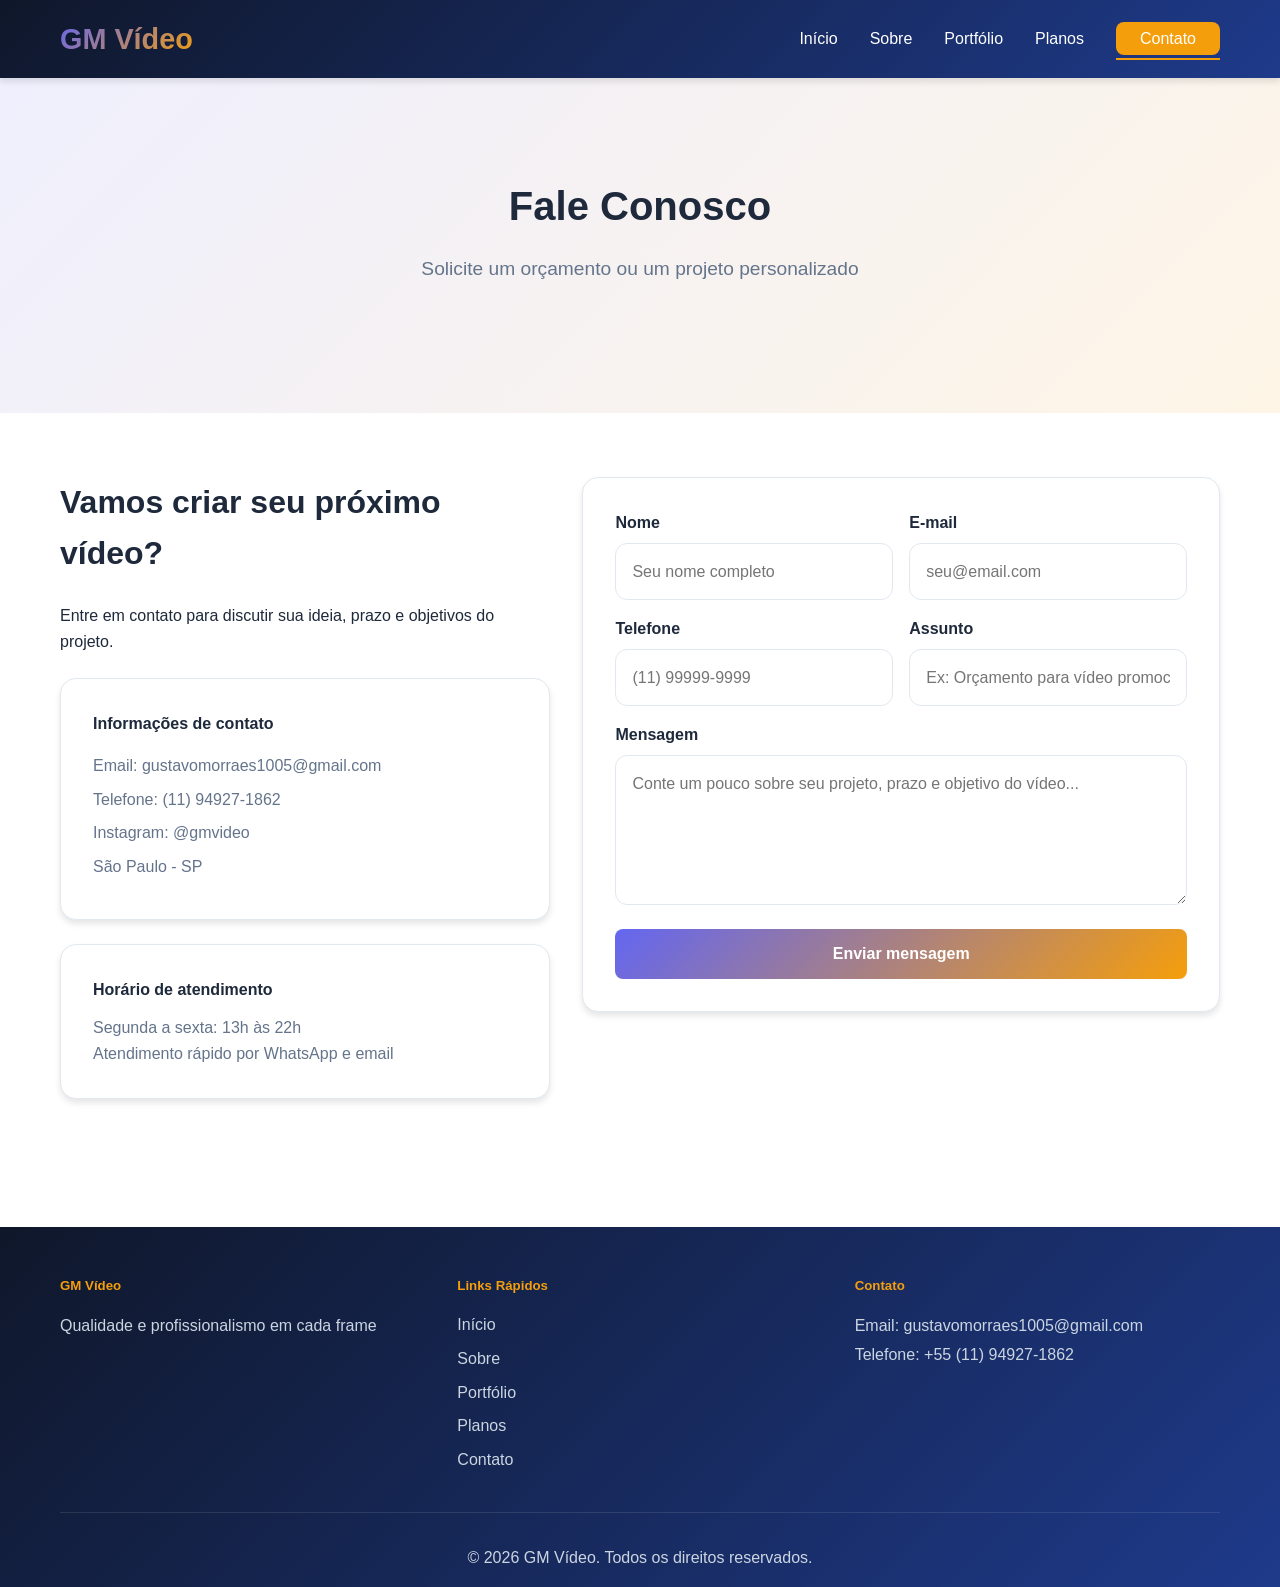
==== contato.html @ 6e827ab7 "1.0" ====
<!DOCTYPE html>
<html lang="pt-BR">
<head>
    <meta charset="UTF-8">
    <meta name="viewport" content="width=device-width, initial-scale=1.0">
    <meta name="description" content="Contato - GM Vídeo">
    <title>Contato - GM Vídeo</title>
    <link rel="stylesheet" href="styles.css">
</head>
<body>
    <header class="header">
        <nav class="navbar">
            <div class="container">
                <div class="logo">
                    <h1>GM Vídeo</h1>
                </div>
                <button class="nav-toggle" type="button" aria-label="Abrir menu" aria-expanded="false">
                    <span></span>
                    <span></span>
                    <span></span>
                </button>
                <ul class="nav-links">
                    <li><a href="index.html">Início</a></li>
                    <li><a href="sobre.html">Sobre</a></li>
                    <li><a href="trabalhos.html">Portfólio</a></li>
                    <li><a href="planos.html">Planos</a></li>
                    <li><a href="contato.html" class="btn-contact active">Contato</a></li>
                </ul>
            </div>
        </nav>
    </header>

    <main class="main-content">
        <section class="hero">
            <div class="container">
                <div class="hero-content">
                    <h2>Fale Conosco</h2>
                    <p>Solicite um orçamento ou um projeto personalizado</p>
                </div>
            </div>
        </section>

        <section class="contact-section">
            <div class="container">
                <div class="contact-layout">
                    <div class="contact-details">
                        <div class="contact-header">
                            <h3>Vamos criar seu próximo vídeo?</h3>
                            <p>Entre em contato para discutir sua ideia, prazo e objetivos do projeto.</p>
                        </div>

                        <div class="contact-card">
                            <h4>Informações de contato</h4>
                            <ul>
                                <li>Email: gustavomorraes1005@gmail.com</li>
                                <li>Telefone: (11) 94927-1862</li>
                                <li>Instagram: @gmvideo</li>
                                <li>São Paulo - SP</li>
                            </ul>
                        </div>

                        <div class="contact-card">
                            <h4>Horário de atendimento</h4>
                            <p>Segunda a sexta: 13h às 22h</p>
                            <p>Atendimento rápido por WhatsApp e email</p>
                        </div>
                    </div>

                    <form class="contact-form" method="POST" action="https://formsubmit.co/gustavomorraes1005@gmail.com">
                        <input type="hidden" name="_captcha" value="false">
                        <input type="hidden" name="_subject" value="Novo contato - GM Vídeo">
                        <input type="hidden" name="_next" value="https://example.com/obrigado.html">

                        <div class="form-row">
                            <div class="form-group">
                                <label for="nome">Nome</label>
                                <input type="text" id="nome" name="nome" placeholder="Seu nome completo" required>
                            </div>
                            <div class="form-group">
                                <label for="email">E-mail</label>
                                <input type="email" id="email" name="email" placeholder="seu@email.com" required>
                            </div>
                        </div>

                        <div class="form-row">
                            <div class="form-group">
                                <label for="telefone">Telefone</label>
                                <input type="tel" id="telefone" name="telefone" placeholder="(11) 99999-9999" required>
                            </div>
                            <div class="form-group">
                                <label for="assunto">Assunto</label>
                                <input type="text" id="assunto" name="assunto" placeholder="Ex: Orçamento para vídeo promocional" required>
                            </div>
                        </div>

                        <div class="form-group">
                            <label for="mensagem">Mensagem</label>
                            <textarea id="mensagem" name="mensagem" placeholder="Conte um pouco sobre seu projeto, prazo e objetivo do vídeo..." required></textarea>
                        </div>

                        <button type="submit" class="btn btn-primary">Enviar mensagem</button>
                    </form>
                </div>
            </div>
        </section>
    </main>

    <footer class="footer" id="contato">
        <div class="container">
            <div class="footer-content">
                <div class="footer-section">
                    <h5>GM Vídeo</h5>
                    <p>Qualidade e profissionalismo em cada frame</p>
                </div>
                <div class="footer-section">
                    <h5>Links Rápidos</h5>
                    <ul>
                        <li><a href="index.html">Início</a></li>
                        <li><a href="sobre.html">Sobre</a></li>
                        <li><a href="trabalhos.html">Portfólio</a></li>
                        <li><a href="planos.html">Planos</a></li>
                        <li><a href="contato.html">Contato</a></li>
                    </ul>
                </div>
                <div class="footer-section">
                    <h5>Contato</h5>
                    <p>Email: gustavomorraes1005@gmail.com</p>
                    <p>Telefone: +55 (11) 94927-1862</p>
                </div>
            </div>
            <div class="footer-bottom">
                <p>&copy; 2026 GM Vídeo. Todos os direitos reservados.</p>
            </div>
        </div>
    </footer>

    <script>
        const navToggle = document.querySelector('.nav-toggle');
        const navLinks = document.querySelector('.nav-links');

        if (navToggle && navLinks) {
            navToggle.addEventListener('click', () => {
                const isOpen = navLinks.classList.toggle('is-open');
                navToggle.setAttribute('aria-expanded', String(isOpen));
                navToggle.setAttribute('aria-label', isOpen ? 'Fechar menu' : 'Abrir menu');
            });

            navLinks.querySelectorAll('a').forEach((link) => {
                link.addEventListener('click', () => {
                    navLinks.classList.remove('is-open');
                    navToggle.setAttribute('aria-expanded', 'false');
                    navToggle.setAttribute('aria-label', 'Abrir menu');
                });
            });

            window.addEventListener('resize', () => {
                if (window.innerWidth > 768) {
                    navLinks.classList.remove('is-open');
                    navToggle.setAttribute('aria-expanded', 'false');
                    navToggle.setAttribute('aria-label', 'Abrir menu');
                }
            });
        }
    </script>
</body>
</html>
---- styles.css ----
/* ===== RESET E VARIÁVEIS ===== */
* {
    margin: 0;
    padding: 0;
    box-sizing: border-box;
}

:root {
    --primary-color: #6366f1;
    --secondary-color: #f59e0b;
    --dark-bg: #0f172a;
    --light-bg: #f8fafc;
    --text-dark: #1e293b;
    --text-light: #64748b;
    --border-color: #e2e8f0;
    --shadow: 0 4px 6px rgba(0, 0, 0, 0.1);
}

body {
    font-family: 'Segoe UI', Tahoma, Geneva, Verdana, sans-serif;
    line-height: 1.6;
    color: var(--text-dark);
    background-color: #fff;
    overflow-x: hidden;
}

img {
    max-width: 100%;
    display: block;
}

.container {
    max-width: 1200px;
    margin: 0 auto;
    padding: 0 20px;
}

button,
input,
textarea {
    font: inherit;
}

/* ===== HEADER E NAVEGAÇÃO ===== */
.header {
    background: linear-gradient(135deg, var(--dark-bg) 0%, #1e3a8a 100%);
    color: white;
    position: sticky;
    top: 0;
    z-index: 100;
    box-shadow: var(--shadow);
}

.navbar {
    padding: 1rem 0;
}

.navbar .container {
    display: flex;
    justify-content: space-between;
    align-items: center;
}

.logo h1 {
    font-size: 1.8rem;
    font-weight: 700;
    background: linear-gradient(135deg, #6366f1, #f59e0b);
    -webkit-background-clip: text;
    -webkit-text-fill-color: transparent;
    background-clip: text;
}

.nav-links {
    display: flex;
    list-style: none;
    gap: 2rem;
    align-items: center;
}

.nav-toggle {
    display: none;
    flex-direction: column;
    justify-content: center;
    gap: 0.3rem;
    width: 46px;
    height: 46px;
    border: 1px solid rgba(255, 255, 255, 0.3);
    border-radius: 0.65rem;
    background: rgba(255, 255, 255, 0.04);
    cursor: pointer;
    padding: 0.7rem 0.6rem;
    transition: all 0.25s ease;
}

.nav-toggle:hover {
    background: rgba(255, 255, 255, 0.08);
    border-color: rgba(255, 255, 255, 0.5);
}

.nav-toggle span {
    display: block;
    width: 100%;
    height: 2px;
    background: white;
    border-radius: 999px;
}

.nav-links a {
    color: white;
    text-decoration: none;
    transition: all 0.3s ease;
    font-weight: 500;
    position: relative;
}

.nav-links a:hover,
.nav-links a.active {
    color: var(--secondary-color);
}

.nav-links a.active::after {
    content: '';
    position: absolute;
    bottom: -5px;
    left: 0;
    width: 100%;
    height: 2px;
    background: var(--secondary-color);
}

.btn-contact {
    background: var(--secondary-color);
    color: white !important;
    padding: 0.5rem 1.5rem;
    border-radius: 0.5rem;
    transition: all 0.3s ease;
}

.btn-contact:hover {
    background: #d97706;
    transform: translateY(-2px);
}

/* ===== HERO SECTION ===== */
.hero {
    background: linear-gradient(135deg, rgba(99, 102, 241, 0.1) 0%, rgba(245, 158, 11, 0.1) 100%);
    padding: 6rem 0;
    text-align: center;
}

.hero-content h2 {
    font-size: 2.5rem;
    margin-bottom: 1rem;
    color: var(--text-dark);
    font-weight: 700;
}

.hero-content p {
    font-size: 1.2rem;
    color: var(--text-light);
    margin-bottom: 2rem;
}

/* ===== BOTÕES ===== */
.btn {
    display: inline-block;
    padding: 0.75rem 2rem;
    border-radius: 0.5rem;
    text-decoration: none;
    font-weight: 600;
    transition: all 0.3s ease;
    border: none;
    cursor: pointer;
    font-size: 1rem;
}

.btn-primary {
    background: linear-gradient(135deg, var(--primary-color), var(--secondary-color));
    color: white;
}

.btn-primary:hover {
    transform: translateY(-3px);
    box-shadow: 0 10px 20px rgba(99, 102, 241, 0.3);
}

.btn-secondary {
    background: white;
    color: var(--primary-color);
    border: 2px solid var(--primary-color);
}

.btn-secondary:hover {
    background: var(--primary-color);
    color: white;
}

/* ===== SECTION TITLES ===== */
section h3 {
    font-size: 2rem;
    text-align: center;
    margin-bottom: 3rem;
    color: var(--text-dark);
}

/* ===== SERVIÇOS ===== */
.services {
    padding: 4rem 0;
    background: var(--light-bg);
}

.services-grid {
    display: grid;
    grid-template-columns: repeat(auto-fit, minmax(280px, 1fr));
    gap: 2rem;
}

.service-card {
    background: white;
    padding: 2rem;
    border-radius: 0.75rem;
    box-shadow: var(--shadow);
    transition: all 0.3s ease;
    text-align: center;
}

.service-card:hover {
    transform: translateY(-5px);
    box-shadow: 0 10px 25px rgba(0, 0, 0, 0.15);
}

.service-card h4 {
    color: var(--primary-color);
    margin-bottom: 1rem;
    font-size: 1.3rem;
}

.service-card p {
    color: var(--text-light);
}

/* ===== PREÇOS ===== */
.pricing {
    padding: 4rem 0;
}

.pricing-grid {
    display: grid;
    grid-template-columns: repeat(auto-fit, minmax(280px, 1fr));
    gap: 2rem;
}

.pricing-card {
    background: white;
    border: 2px solid var(--border-color);
    padding: 2.5rem;
    border-radius: 0.75rem;
    transition: all 0.3s ease;
    display: flex;
    flex-direction: column;
}

.pricing-card.featured {
    border-color: var(--primary-color);
    box-shadow: 0 10px 30px rgba(99, 102, 241, 0.2);
    transform: scale(1.05);
}

.pricing-card:hover {
    transform: translateY(-5px);
    box-shadow: var(--shadow);
}

.pricing-card.featured:hover {
    transform: scale(1.05) translateY(-5px);
}

.pricing-card h4 {
    color: var(--text-dark);
    font-size: 1.5rem;
    margin-bottom: 1rem;
}

.price {
    font-size: 2.5rem;
    color: var(--primary-color);
    font-weight: 700;
    margin-bottom: 0.5rem;
}

.period {
    color: var(--text-light);
    margin-bottom: 1.5rem;
    font-size: 0.9rem;
}

.features {
    list-style: none;
    margin-bottom: 2rem;
    flex-grow: 1;
}

.features li {
    padding: 0.7rem 0;
    color: var(--text-light);
    border-bottom: 1px solid var(--border-color);
}

.features li:last-child {
    border-bottom: none;
}

.pricing-card .btn {
    width: 100%;
    text-align: center;
}

/* ===== PORTFÓLIO ===== */
.portfolio {
    padding: 4rem 0;
    background: var(--light-bg);
}

.portfolio-grid {
    display: grid;
    grid-template-columns: repeat(auto-fill, minmax(300px, 1fr));
    gap: 2rem;
}

.portfolio-card {
    background: white;
    border-radius: 0.75rem;
    overflow: hidden;
    box-shadow: var(--shadow);
    transition: all 0.3s ease;
}

.portfolio-card:hover {
    transform: translateY(-5px);
    box-shadow: 0 15px 30px rgba(0, 0, 0, 0.2);
}

.portfolio-image {
    position: relative;
    overflow: hidden;
    aspect-ratio: 16 / 9;
    background: linear-gradient(135deg, var(--primary-color), var(--secondary-color));
}

.video-thumb {
    width: 100%;
    height: 100%;
    display: block;
    object-fit: cover;
    transition: transform 0.3s ease;
}

.portfolio-card:hover .video-thumb {
    transform: scale(1.03);
}

.overlay {
    position: absolute;
    top: 0;
    left: 0;
    width: 100%;
    height: 100%;
    background: rgba(0, 0, 0, 0.5);
    display: flex;
    align-items: center;
    justify-content: center;
    opacity: 0;
    transition: opacity 0.3s ease;
}

.portfolio-card:hover .overlay {
    opacity: 1;
}

.play-btn {
    width: 60px;
    height: 60px;
    background: var(--secondary-color);
    border-radius: 50%;
    display: flex;
    align-items: center;
    justify-content: center;
    color: white;
    font-size: 1.5rem;
    text-decoration: none;
    transition: all 0.3s ease;
}

.play-btn:hover {
    background: #d97706;
    transform: scale(1.1);
}

.portfolio-info {
    padding: 1.5rem;
}

.portfolio-info h4 {
    color: var(--text-dark);
    margin-bottom: 0.5rem;
}

.portfolio-info p {
    color: var(--text-light);
    font-size: 0.9rem;
}

/* ===== FOOTER ===== */
.footer {
    background: linear-gradient(135deg, var(--dark-bg) 0%, #1e3a8a 100%);
    color: white;
    padding: 3rem 0 1rem;
    margin-top: 4rem;
}

.footer-content {
    display: grid;
    grid-template-columns: repeat(auto-fit, minmax(250px, 1fr));
    gap: 2rem;
    margin-bottom: 2rem;
}

.footer-section h5 {
    margin-bottom: 1rem;
    color: var(--secondary-color);
}

.footer-section ul {
    list-style: none;
}

.footer-section ul li {
    margin-bottom: 0.5rem;
}

.footer-section a {
    color: #cbd5e1;
    text-decoration: none;
    transition: color 0.3s ease;
}

.footer-section a:hover {
    color: var(--secondary-color);
}

.footer-section p {
    color: #cbd5e1;
    line-height: 1.8;
}

.footer-bottom {
    text-align: center;
    padding-top: 2rem;
    border-top: 1px solid rgba(255, 255, 255, 0.1);
    color: #cbd5e1;
}

/* ===== SOBRE ===== */
.about-section,
.contact-section {
    padding: 4rem 0;
}

.about-story {
    display: grid;
    grid-template-columns: 1.3fr 1fr;
    gap: 2rem;
    align-items: center;
}

.story-text h3,
.contact-header h3 {
    text-align: left;
    margin-bottom: 1.5rem;
}

.story-text p {
    color: var(--text-light);
    margin-bottom: 1rem;
    font-size: 1.05rem;
}

.highlight-box {
    background: linear-gradient(135deg, rgba(99, 102, 241, 0.08), rgba(245, 158, 11, 0.08));
    border: 1px solid var(--border-color);
    border-radius: 1rem;
    padding: 2rem;
    box-shadow: var(--shadow);
}

.highlight-box h4 {
    margin-bottom: 0.75rem;
    color: var(--primary-color);
}

.highlight-box p {
    color: var(--text-light);
}

.about-grid,
.stats-grid,
.process-grid {
    display: grid;
    grid-template-columns: repeat(auto-fit, minmax(220px, 1fr));
    gap: 2rem;
    margin-top: 2rem;
}

.about-card,
.stat-item,
.process-step,
.contact-card {
    background: white;
    border: 1px solid var(--border-color);
    border-radius: 1rem;
    padding: 2rem;
    box-shadow: var(--shadow);
}

.about-card h4,
.stat-item h4,
.process-step h4,
.contact-card h4 {
    color: var(--text-dark);
    margin-bottom: 0.75rem;
}

.about-card p,
.stat-item p,
.process-step p,
.contact-card p,
.contact-card li {
    color: var(--text-light);
}

.stat-item {
    text-align: center;
}

.stat-value {
    font-size: 2.2rem;
    font-weight: 700;
    color: var(--primary-color);
    margin-bottom: 0.5rem;
}

.process-step {
    position: relative;
}

.step-number {
    display: inline-flex;
    width: 40px;
    height: 40px;
    align-items: center;
    justify-content: center;
    border-radius: 50%;
    background: linear-gradient(135deg, var(--primary-color), var(--secondary-color));
    color: white;
    font-weight: 700;
    margin-bottom: 1rem;
}

/* ===== CONTATO ===== */
.contact-layout {
    display: grid;
    grid-template-columns: 1fr 1.3fr;
    gap: 2rem;
    align-items: start;
}

.contact-details {
    display: grid;
    gap: 1.5rem;
}

.contact-card ul {
    list-style: none;
    margin-top: 1rem;
}

.contact-card li {
    margin-bottom: 0.5rem;
}

.contact-form {
    background: white;
    border: 1px solid var(--border-color);
    border-radius: 1rem;
    box-shadow: var(--shadow);
    padding: 2rem;
}

.form-row {
    display: grid;
    grid-template-columns: repeat(2, minmax(0, 1fr));
    gap: 1rem;
}

.form-group {
    margin-bottom: 1rem;
}

.form-group label {
    display: block;
    margin-bottom: 0.5rem;
    font-weight: 600;
    color: var(--text-dark);
}

.form-group input,
.form-group textarea {
    width: 100%;
    padding: 0.9rem 1rem;
    border: 1px solid var(--border-color);
    border-radius: 0.75rem;
    font: inherit;
    background: #fff;
    color: var(--text-dark);
}

.form-group input:focus,
.form-group textarea:focus {
    outline: 2px solid rgba(99, 102, 241, 0.2);
    border-color: var(--primary-color);
}

.form-group textarea {
    min-height: 150px;
    resize: vertical;
}

.contact-form .btn {
    width: 100%;
}

/* ===== RESPONSIVIDADE ===== */
@media (max-width: 768px) {
    html {
        scroll-behavior: smooth;
    }

    .nav-toggle {
        display: flex;
    }

    .navbar .container {
        position: relative;
        display: flex;
        align-items: center;
        justify-content: space-between;
        gap: 1rem;
    }

    .nav-links {
        position: absolute;
        top: calc(100% + 0.75rem);
        left: 0;
        right: 0;
        flex-direction: column;
        align-items: stretch;
        gap: 0.5rem;
        background: rgba(15, 23, 42, 0.98);
        padding: 1rem;
        border-radius: 0.75rem;
        box-shadow: 0 12px 24px rgba(15, 23, 42, 0.25);
        opacity: 0;
        visibility: hidden;
        pointer-events: none;
        transform: translateY(-10px);
        transition: all 0.25s ease;
    }

    .nav-links.is-open {
        opacity: 1;
        visibility: visible;
        pointer-events: auto;
        transform: translateY(0);
    }

    .nav-links a {
        display: block;
        width: 100%;
        padding: 0.7rem 0.8rem;
        border-radius: 0.5rem;
        font-size: 0.98rem;
    }

    .nav-links a:hover,
    .nav-links a.active {
        background: rgba(255, 255, 255, 0.06);
    }

    .nav-links a.active::after {
        display: none;
    }

    .logo h1 {
        font-size: 1.4rem;
    }

    .hero-content h2 {
        font-size: 1.8rem;
    }

    .hero-content p {
        font-size: 1rem;
    }

    .pricing-card.featured {
        transform: scale(1);
    }

    .pricing-card.featured:hover {
        transform: translateY(-5px);
    }

    .about-story,
    .contact-layout {
        grid-template-columns: 1fr;
    }

    .form-row {
        grid-template-columns: 1fr;
    }

    section h3 {
        font-size: 1.5rem;
    }
}

@media (max-width: 480px) {
    .container {
        padding: 0 16px;
    }

    .navbar .container {
        padding-top: 0.5rem;
        padding-bottom: 0.5rem;
    }

    .hero {
        padding: 3rem 0;
    }

    .hero-content h2 {
        font-size: 1.5rem;
    }

    .service-card,
    .pricing-card,
    .contact-form,
    .about-card,
    .stat-item,
    .process-step,
    .contact-card {
        padding: 1.25rem;
    }

    .btn {
        width: 100%;
        text-align: center;
        min-height: 48px;
        display: inline-flex;
        align-items: center;
        justify-content: center;
    }

    .form-group input,
    .form-group textarea {
        min-height: 48px;
        padding: 0.9rem 0.85rem;
    }

    .contact-card ul,
    .footer-section ul {
        line-height: 1.8;
    }
}
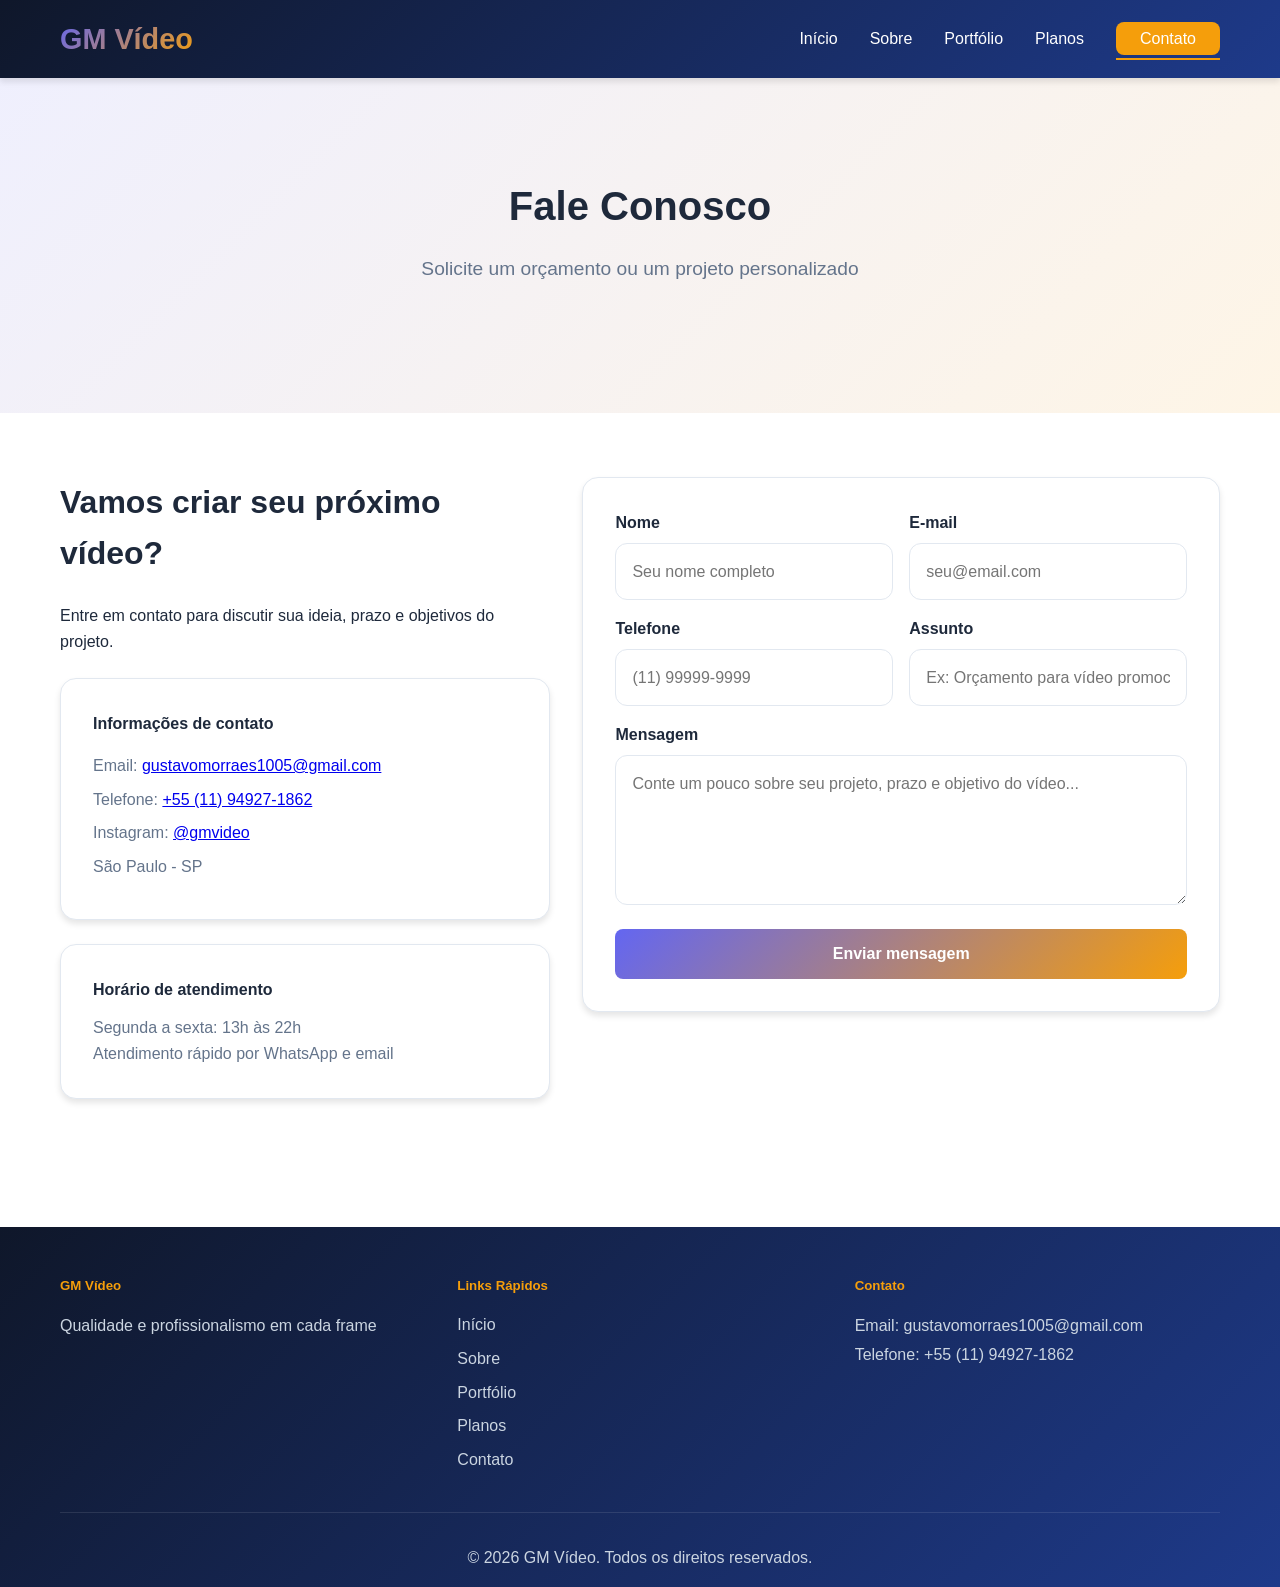
==== commit d41b5b5d: "atualização de formulários" ====
--- a/contato.html
+++ b/contato.html
@@ -52,9 +52,9 @@
                         <div class="contact-card">
                             <h4>Informações de contato</h4>
                             <ul>
-                                <li>Email: gustavomorraes1005@gmail.com</li>
-                                <li>Telefone: (11) 94927-1862</li>
-                                <li>Instagram: @gmvideo</li>
+                                <li>Email: <a href="mailto:gustavomorraes1005@gmail.com">gustavomorraes1005@gmail.com</a></li>
+                                <li>Telefone: <a href="tel:+5511949271862">+55 (11) 94927-1862</a></li>
+                                <li>Instagram: <a href="https://instagram.com/gmvideo" target="_blank" rel="noopener noreferrer">@gmvideo</a></li>
                                 <li>São Paulo - SP</li>
                             </ul>
                         </div>
@@ -69,7 +69,7 @@
                     <form class="contact-form" method="POST" action="https://formsubmit.co/gustavomorraes1005@gmail.com">
                         <input type="hidden" name="_captcha" value="false">
                         <input type="hidden" name="_subject" value="Novo contato - GM Vídeo">
-                        <input type="hidden" name="_next" value="https://example.com/obrigado.html">
+                        <input type="hidden" name="_next" value="">
 
                         <div class="form-row">
                             <div class="form-group">
@@ -161,6 +161,20 @@
                 }
             });
         }
+
+        const contactForm = document.querySelector('.contact-form');
+        const nextField = contactForm?.querySelector('[name="_next"]');
+
+        if (contactForm && nextField) {
+            contactForm.addEventListener('submit', () => {
+                if (window.location.protocol === 'file:') {
+                    nextField.removeAttribute('name');
+                    return;
+                }
+
+                nextField.value = new URL('obrigado.html', window.location.href).href;
+            });
+        }
     </script>
 </body>
 </html>
--- a/styles.css
+++ b/styles.css
@@ -377,6 +377,10 @@
     opacity: 1;
 }
 
+.portfolio-card:focus-within .overlay {
+    opacity: 1;
+}
+
 .play-btn {
     width: 60px;
     height: 60px;
@@ -643,6 +647,10 @@
 @media (max-width: 768px) {
     html {
         scroll-behavior: smooth;
+    }
+
+    .portfolio-card .overlay {
+        opacity: 1;
     }
 
     .nav-toggle {
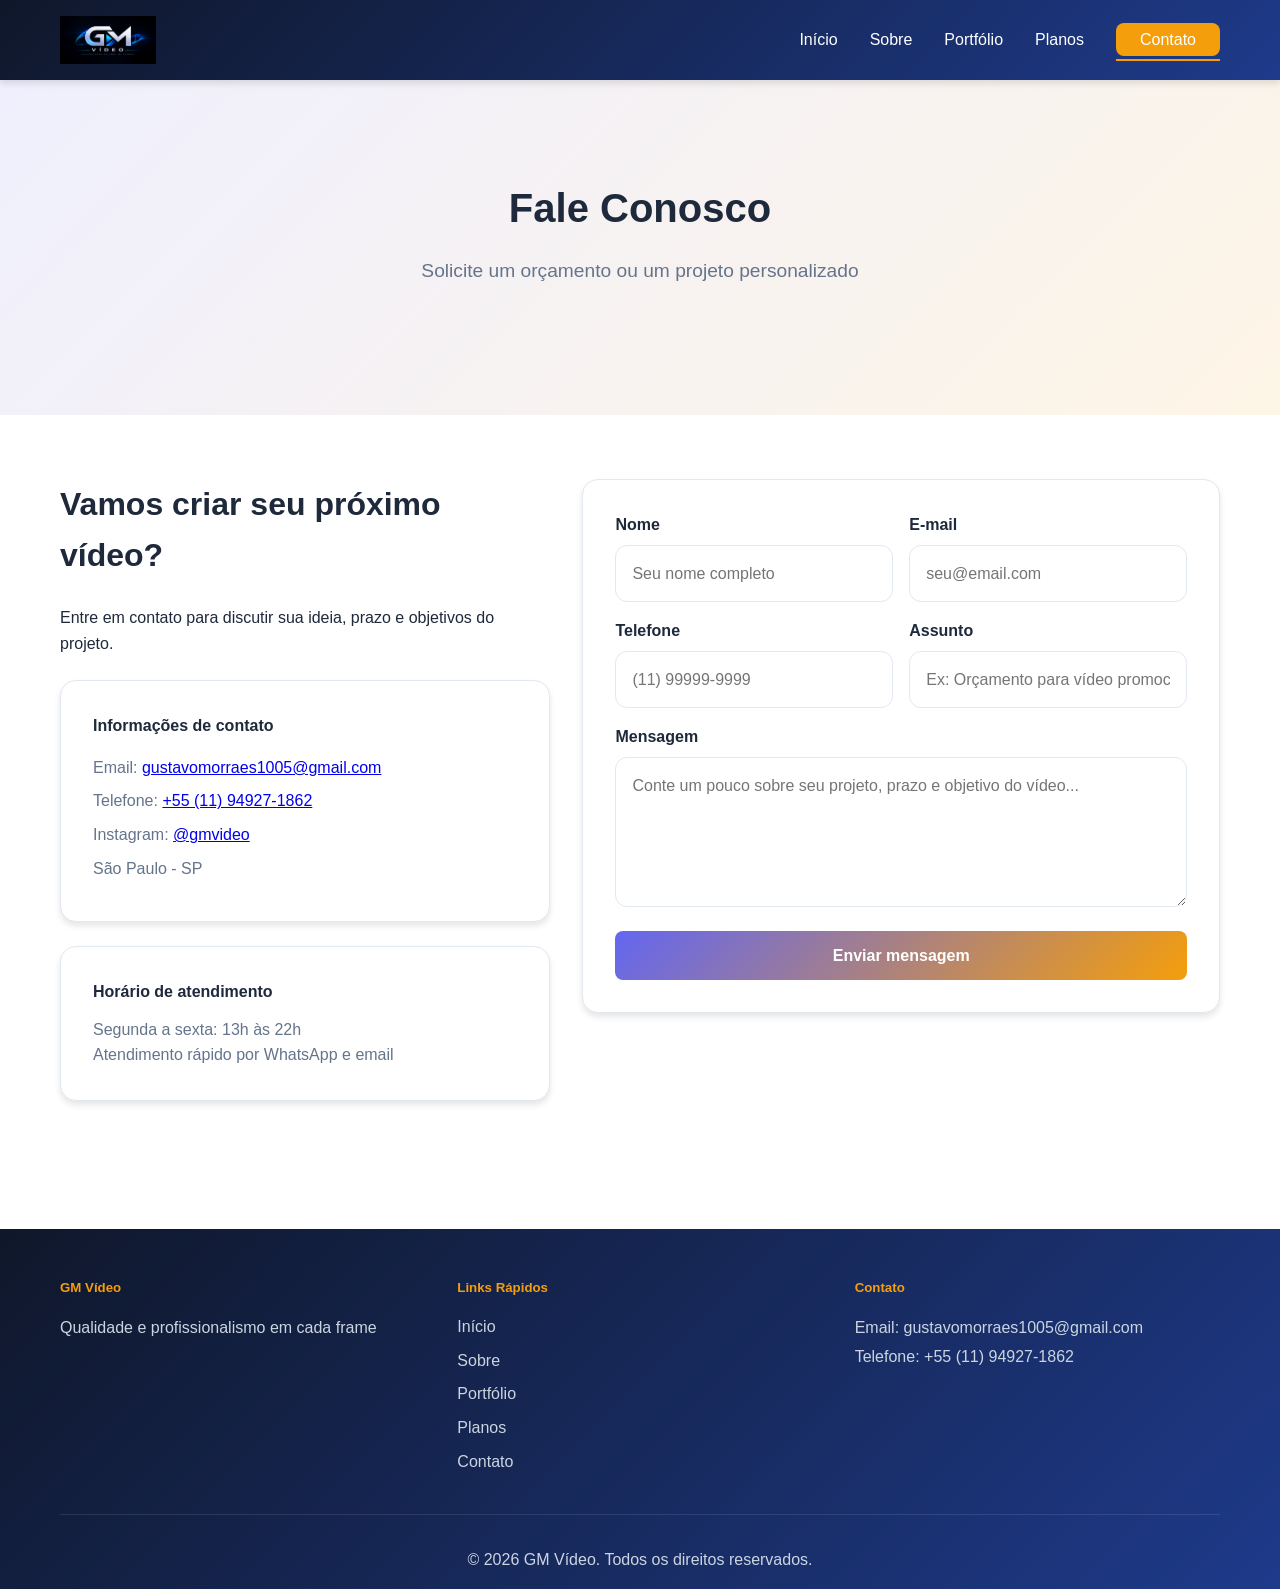
==== commit 77713cdf: "atualização da logo" ====
--- a/contato.html
+++ b/contato.html
@@ -12,7 +12,7 @@
         <nav class="navbar">
             <div class="container">
                 <div class="logo">
-                    <h1>GM Vídeo</h1>
+                    <img src="img/logo.png" alt="GM Vídeo">
                 </div>
                 <button class="nav-toggle" type="button" aria-label="Abrir menu" aria-expanded="false">
                     <span></span>
--- a/styles.css
+++ b/styles.css
@@ -61,13 +61,10 @@
     align-items: center;
 }
 
-.logo h1 {
-    font-size: 1.8rem;
-    font-weight: 700;
-    background: linear-gradient(135deg, #6366f1, #f59e0b);
-    -webkit-background-clip: text;
-    -webkit-text-fill-color: transparent;
-    background-clip: text;
+.logo img {
+    width: auto;
+    height: 48px;
+    object-fit: contain;
 }
 
 .nav-links {
@@ -708,8 +705,8 @@
         display: none;
     }
 
-    .logo h1 {
-        font-size: 1.4rem;
+    .logo img {
+        height: 40px;
     }
 
     .hero-content h2 {
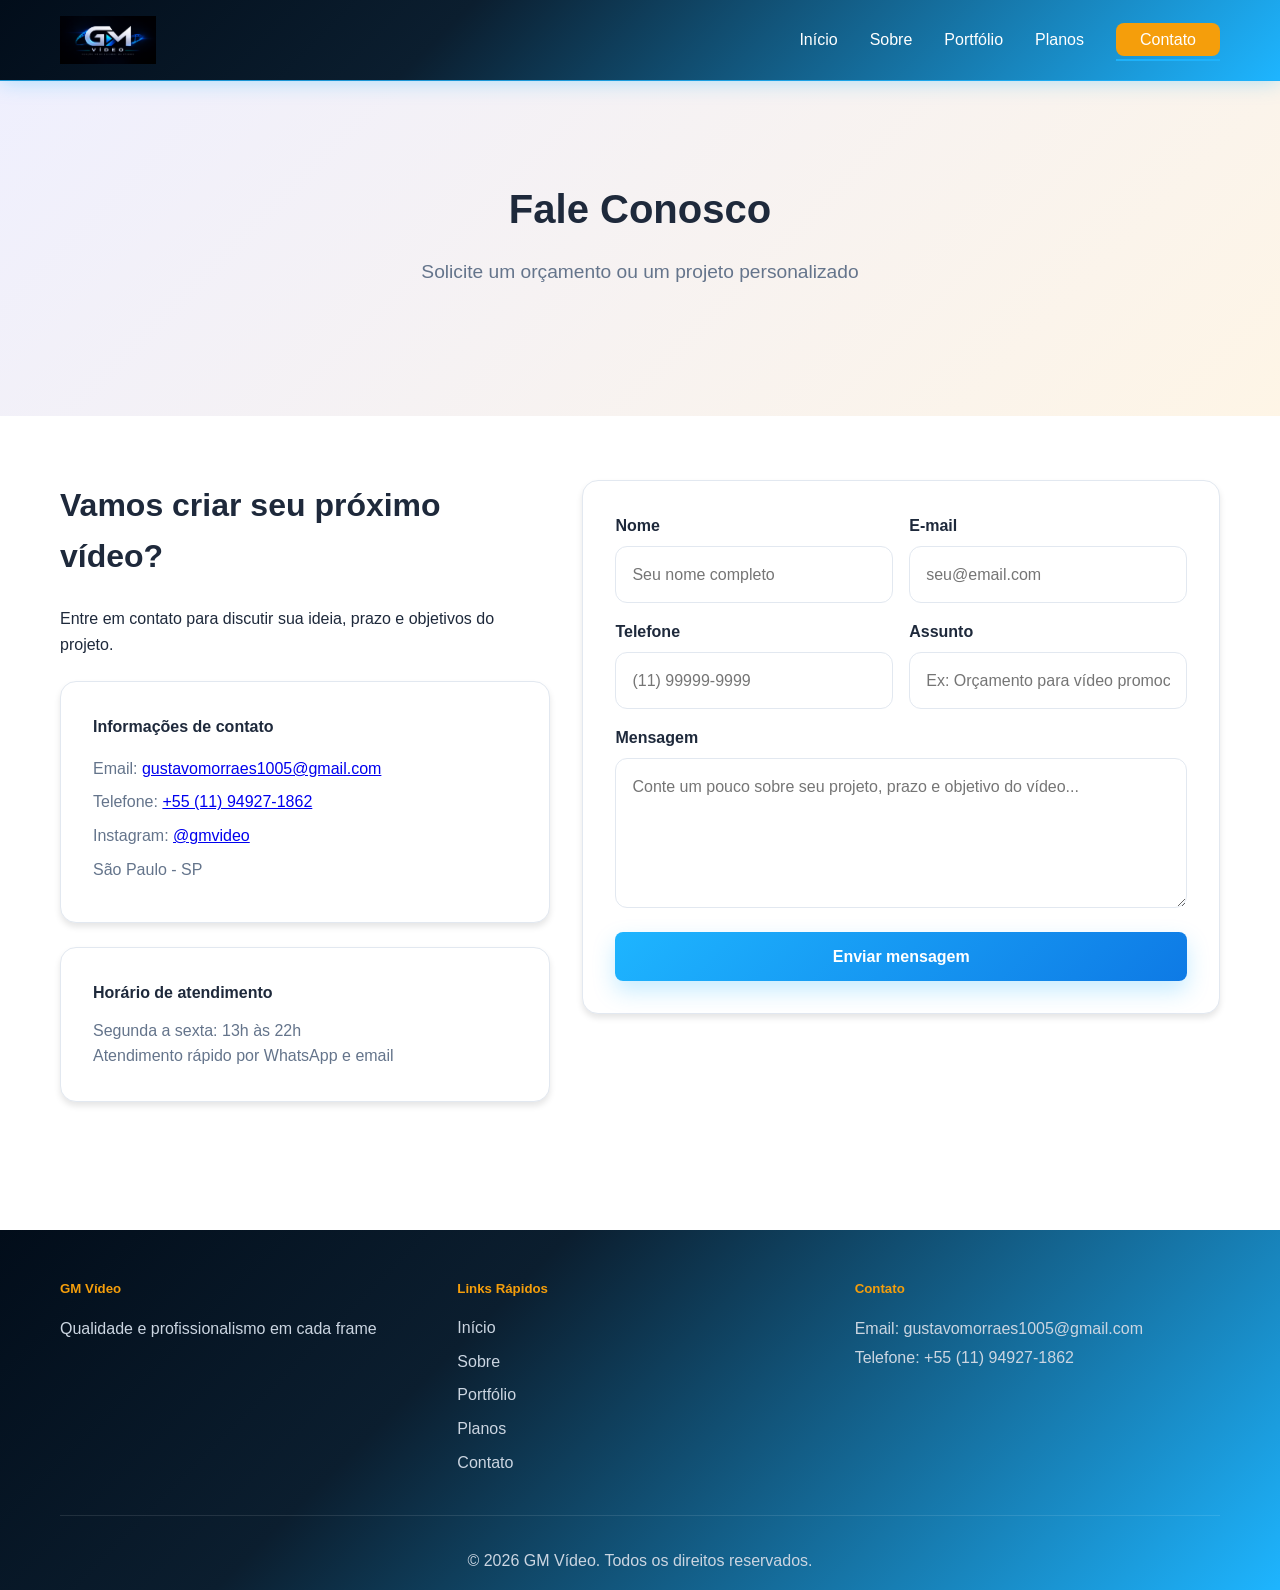
==== commit 38e8d914: "favicon" ====
--- a/contato.html
+++ b/contato.html
@@ -5,6 +5,7 @@
     <meta name="viewport" content="width=device-width, initial-scale=1.0">
     <meta name="description" content="Contato - GM Vídeo">
     <title>Contato - GM Vídeo</title>
+    <link rel="icon" type="image/png" href="img/logo.png">
     <link rel="stylesheet" href="styles.css">
 </head>
 <body>
--- a/styles.css
+++ b/styles.css
@@ -6,14 +6,23 @@
 }
 
 :root {
-    --primary-color: #6366f1;
-    --secondary-color: #f59e0b;
-    --dark-bg: #0f172a;
+    --primary-rgb: 30, 181, 255;
+    --secondary-rgb: 245, 158, 11;
+    --primary-color: rgb(var(--primary-rgb));
+    --primary-color-strong: #0e7ae5;
+    --secondary-color: rgb(var(--secondary-rgb));
+    --dark-bg: #020d1a;
+    --dark-bg-2: #0b1e2f;
     --light-bg: #f8fafc;
+    --surface: #ffffff;
+    --surface-soft: rgba(var(--primary-rgb), 0.12);
     --text-dark: #1e293b;
     --text-light: #64748b;
+    --text-soft: #cbd5e1;
     --border-color: #e2e8f0;
     --shadow: 0 4px 6px rgba(0, 0, 0, 0.1);
+    --brand-gradient: linear-gradient(135deg, var(--dark-bg) 0%, var(--dark-bg-2) 35%, var(--primary-color) 100%);
+    --primary-gradient: linear-gradient(135deg, var(--primary-color), var(--primary-color-strong));
 }
 
 body {
@@ -43,12 +52,13 @@
 
 /* ===== HEADER E NAVEGAÇÃO ===== */
 .header {
-    background: linear-gradient(135deg, var(--dark-bg) 0%, #1e3a8a 100%);
+    background: var(--brand-gradient);
     color: white;
     position: sticky;
     top: 0;
     z-index: 100;
-    box-shadow: var(--shadow);
+    box-shadow: 0 0 20px rgba(var(--primary-rgb), 0.35);
+    border-bottom: 1px solid rgba(var(--primary-rgb), 0.8);
 }
 
 .navbar {
@@ -112,7 +122,7 @@
 
 .nav-links a:hover,
 .nav-links a.active {
-    color: var(--secondary-color);
+    color: var(--text-soft);
 }
 
 .nav-links a.active::after {
@@ -122,7 +132,7 @@
     left: 0;
     width: 100%;
     height: 2px;
-    background: var(--secondary-color);
+    background: rgba(var(--primary-rgb), 0.9);
 }
 
 .btn-contact {
@@ -156,6 +166,13 @@
     font-size: 1.2rem;
     color: var(--text-light);
     margin-bottom: 2rem;
+}
+
+.hero-actions {
+    display: flex;
+    justify-content: center;
+    gap: 1rem;
+    flex-wrap: wrap;
 }
 
 /* ===== BOTÕES ===== */
@@ -172,24 +189,27 @@
 }
 
 .btn-primary {
-    background: linear-gradient(135deg, var(--primary-color), var(--secondary-color));
+    background: var(--primary-gradient);
     color: white;
+    box-shadow: 0 10px 22px rgba(var(--primary-rgb), 0.25);
 }
 
 .btn-primary:hover {
     transform: translateY(-3px);
-    box-shadow: 0 10px 20px rgba(99, 102, 241, 0.3);
+    box-shadow: 0 14px 28px rgba(var(--primary-rgb), 0.3);
 }
 
 .btn-secondary {
-    background: white;
+    background: rgba(255, 255, 255, 0.9);
     color: var(--primary-color);
-    border: 2px solid var(--primary-color);
+    border: 2px solid rgba(var(--primary-rgb), 0.5);
+    box-shadow: 0 8px 18px rgba(15, 23, 42, 0.08);
 }
 
 .btn-secondary:hover {
     background: var(--primary-color);
     color: white;
+    border-color: var(--primary-color);
 }
 
 /* ===== SECTION TITLES ===== */
@@ -259,7 +279,7 @@
 
 .pricing-card.featured {
     border-color: var(--primary-color);
-    box-shadow: 0 10px 30px rgba(99, 102, 241, 0.2);
+    box-shadow: 0 10px 30px rgba(var(--primary-rgb), 0.22);
     transform: scale(1.05);
 }
 
@@ -309,6 +329,15 @@
 
 .pricing-card .btn {
     width: 100%;
+    text-align: center;
+}
+
+.pricing-note {
+    max-width: 900px;
+    margin: 2rem auto 0;
+    color: var(--text-light);
+    font-size: 0.9rem;
+    line-height: 1.6;
     text-align: center;
 }
 
@@ -413,7 +442,7 @@
 
 /* ===== FOOTER ===== */
 .footer {
-    background: linear-gradient(135deg, var(--dark-bg) 0%, #1e3a8a 100%);
+    background: var(--brand-gradient);
     color: white;
     padding: 3rem 0 1rem;
     margin-top: 4rem;
@@ -487,8 +516,8 @@
 }
 
 .highlight-box {
-    background: linear-gradient(135deg, rgba(99, 102, 241, 0.08), rgba(245, 158, 11, 0.08));
-    border: 1px solid var(--border-color);
+    background: linear-gradient(135deg, rgba(var(--primary-rgb), 0.12), rgba(var(--secondary-rgb), 0.08));
+    border: 1px solid rgba(var(--primary-rgb), 0.2);
     border-radius: 1rem;
     padding: 2rem;
     box-shadow: var(--shadow);
@@ -627,7 +656,7 @@
 
 .form-group input:focus,
 .form-group textarea:focus {
-    outline: 2px solid rgba(99, 102, 241, 0.2);
+    outline: 2px solid rgba(var(--primary-rgb), 0.2);
     border-color: var(--primary-color);
 }
 
@@ -717,6 +746,16 @@
         font-size: 1rem;
     }
 
+    .hero-actions {
+        flex-direction: column;
+        align-items: stretch;
+    }
+
+    .btn {
+        width: 100%;
+        text-align: center;
+    }
+
     .pricing-card.featured {
         transform: scale(1);
     }
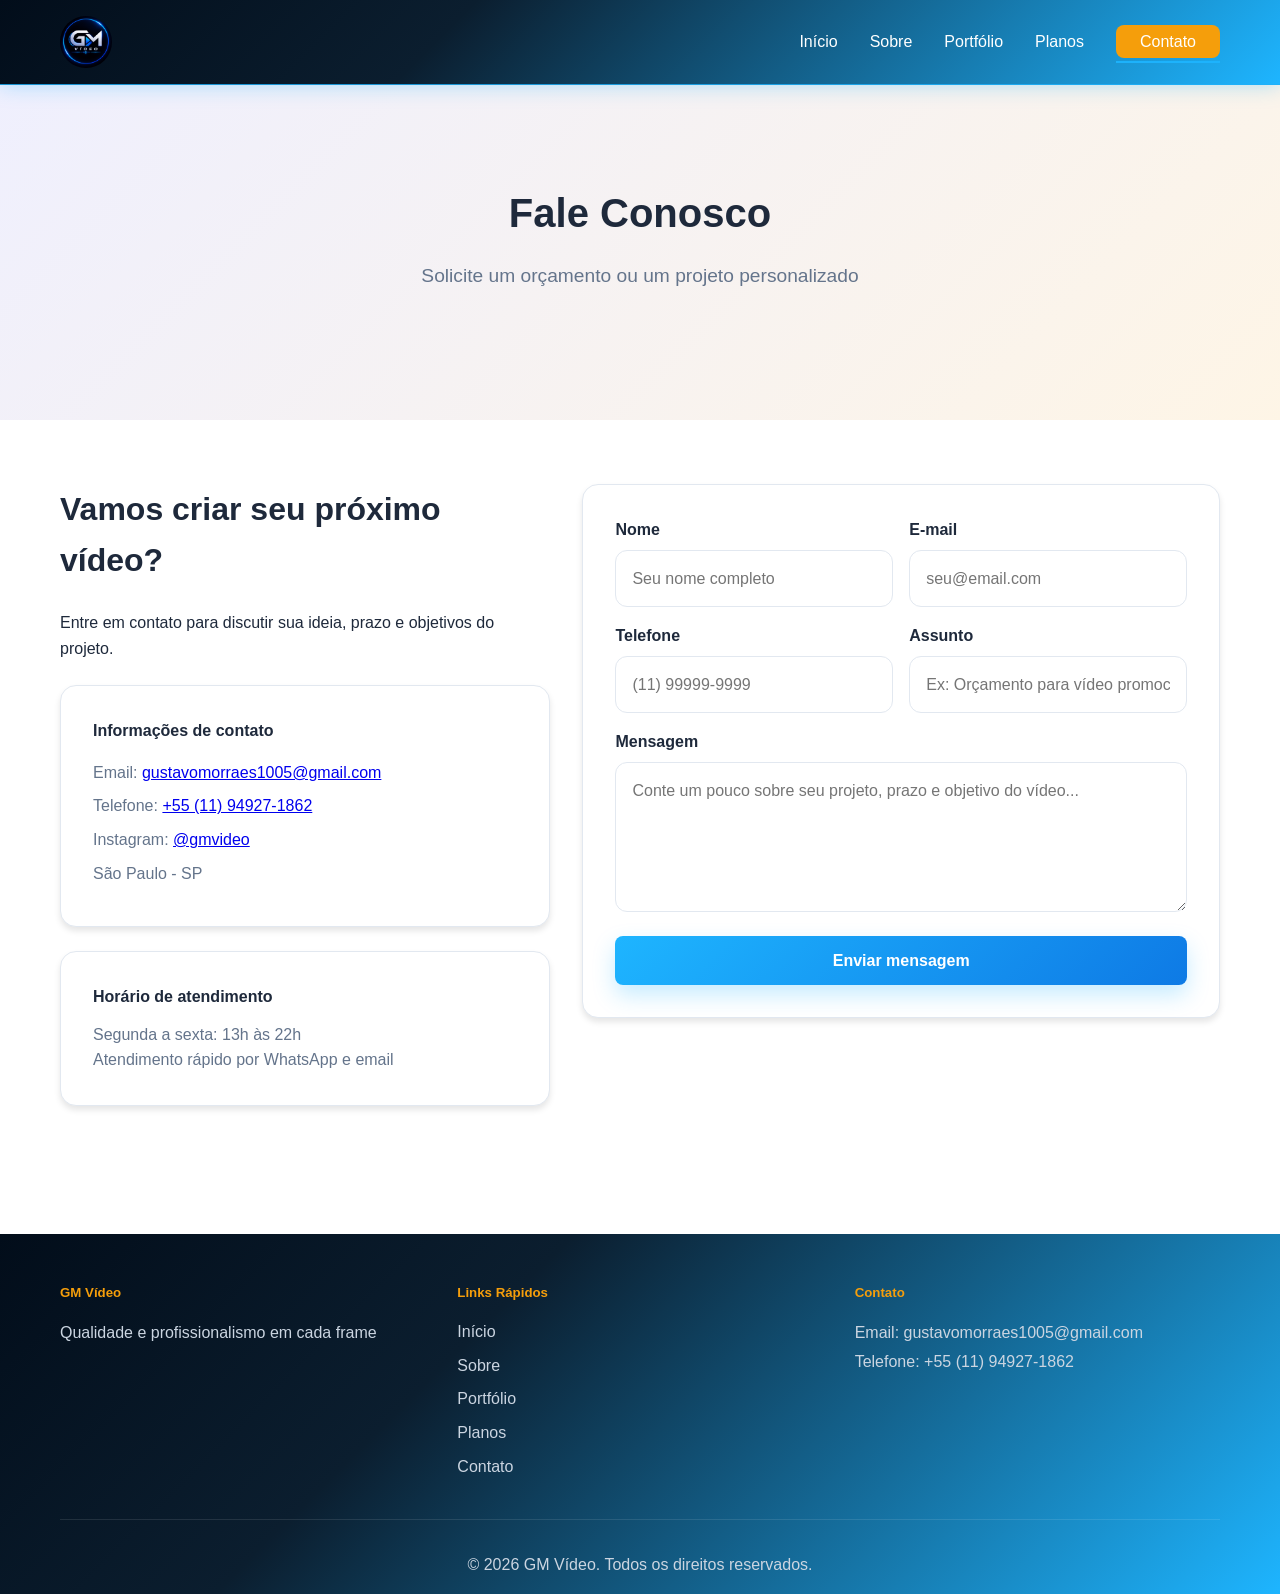
==== commit a47c7bc8: "atualização 1.2" ====
--- a/contato.html
+++ b/contato.html
@@ -5,7 +5,7 @@
     <meta name="viewport" content="width=device-width, initial-scale=1.0">
     <meta name="description" content="Contato - GM Vídeo">
     <title>Contato - GM Vídeo</title>
-    <link rel="icon" type="image/png" href="img/logo.png">
+    <link rel="icon" type="image/png" href="img/Logo GM Vídeo- circular.png">
     <link rel="stylesheet" href="styles.css">
 </head>
 <body>
@@ -13,7 +13,7 @@
         <nav class="navbar">
             <div class="container">
                 <div class="logo">
-                    <img src="img/logo.png" alt="GM Vídeo">
+                    <img src="img/Logo GM Vídeo- circular.png" alt="GM Vídeo">
                 </div>
                 <button class="nav-toggle" type="button" aria-label="Abrir menu" aria-expanded="false">
                     <span></span>
--- a/styles.css
+++ b/styles.css
@@ -72,8 +72,9 @@
 }
 
 .logo img {
-    width: auto;
-    height: 48px;
+    width: 52px;
+    height: 52px;
+    border-radius: 50%;
     object-fit: contain;
 }
 
@@ -735,7 +736,8 @@
     }
 
     .logo img {
-        height: 40px;
+        width: 42px;
+        height: 42px;
     }
 
     .hero-content h2 {
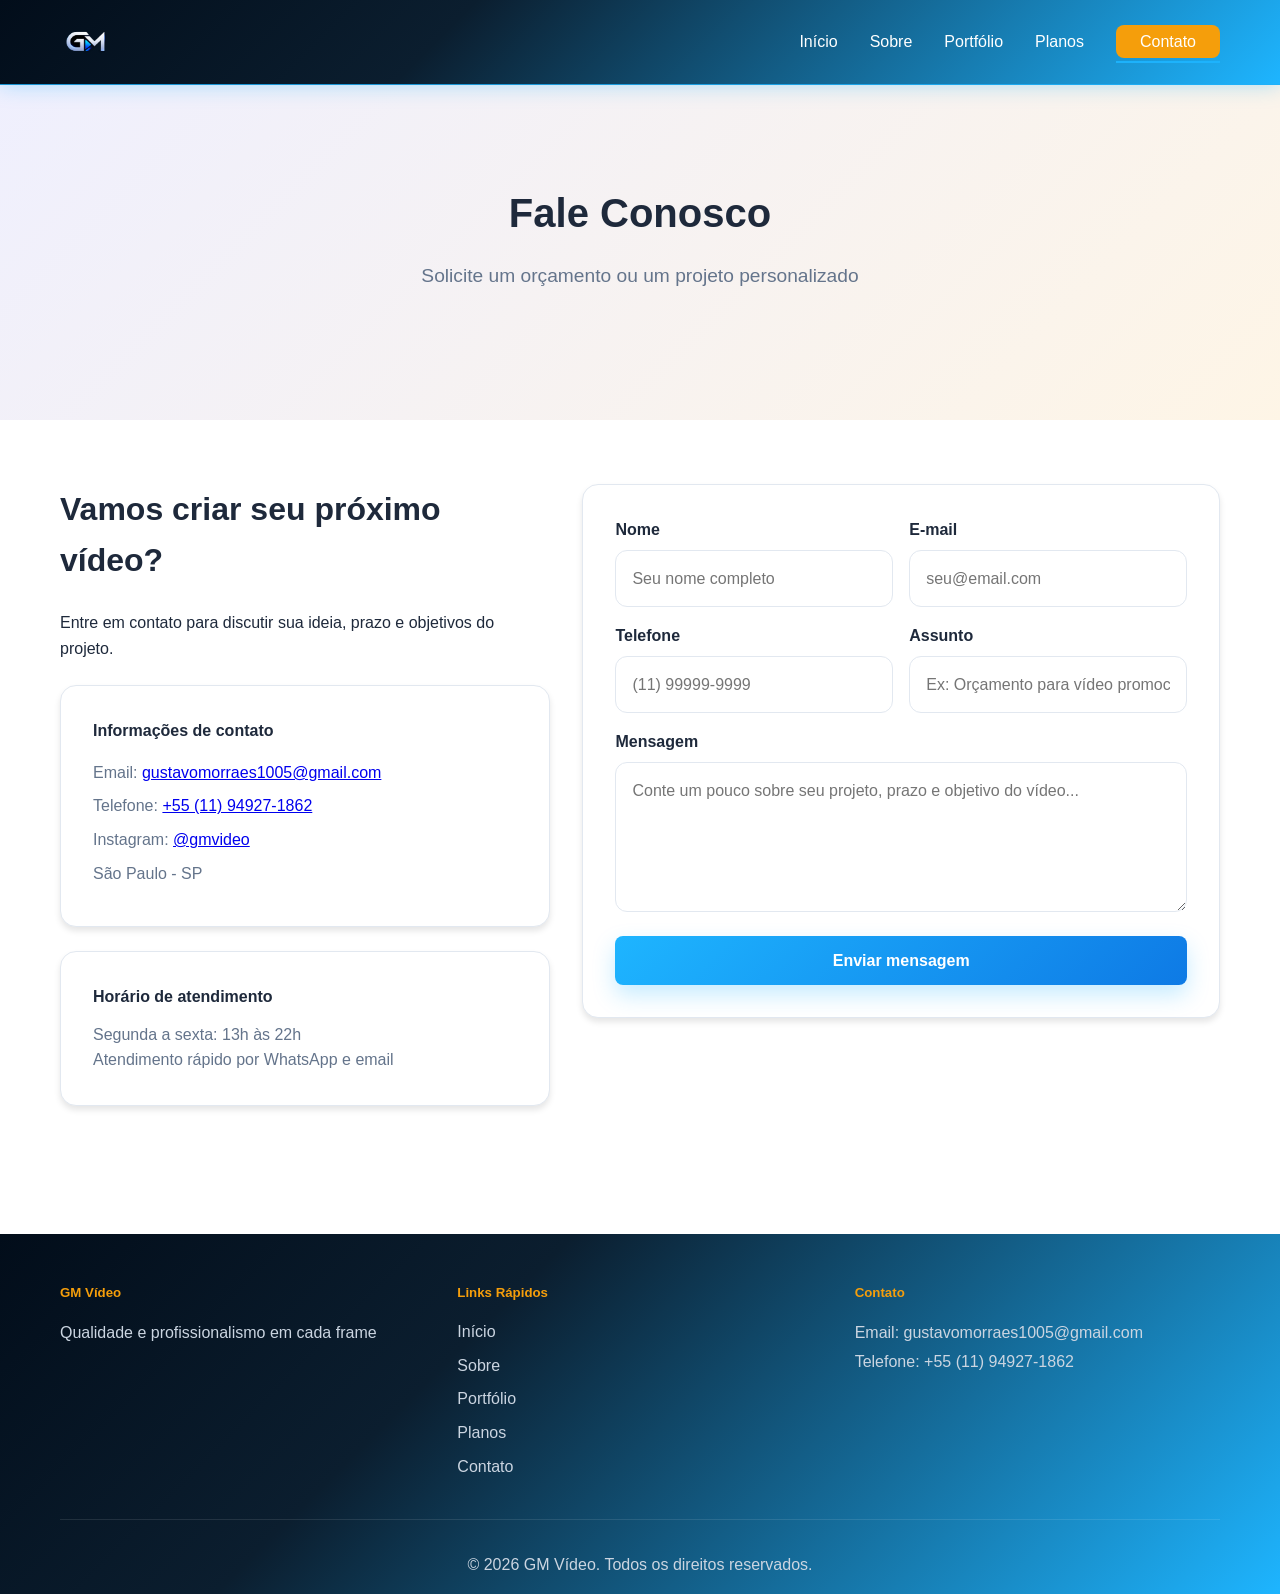
==== commit 0d7b8957: "Nova Logo" ====
--- a/contato.html
+++ b/contato.html
@@ -13,7 +13,7 @@
         <nav class="navbar">
             <div class="container">
                 <div class="logo">
-                    <img src="img/Logo GM Vídeo- circular.png" alt="GM Vídeo">
+                    <img src="img/Logo GM Vídeo- circular sem fundo- só titulo.png" alt="GM Vídeo">
                 </div>
                 <button class="nav-toggle" type="button" aria-label="Abrir menu" aria-expanded="false">
                     <span></span>
--- a/styles.css
+++ b/styles.css
@@ -299,6 +299,14 @@
     margin-bottom: 1rem;
 }
 
+.plan-label {
+    color: var(--primary-color);
+    font-size: 0.8rem;
+    font-weight: 700;
+    margin-bottom: 0.4rem;
+    text-transform: uppercase;
+}
+
 .price {
     font-size: 2.5rem;
     color: var(--primary-color);
